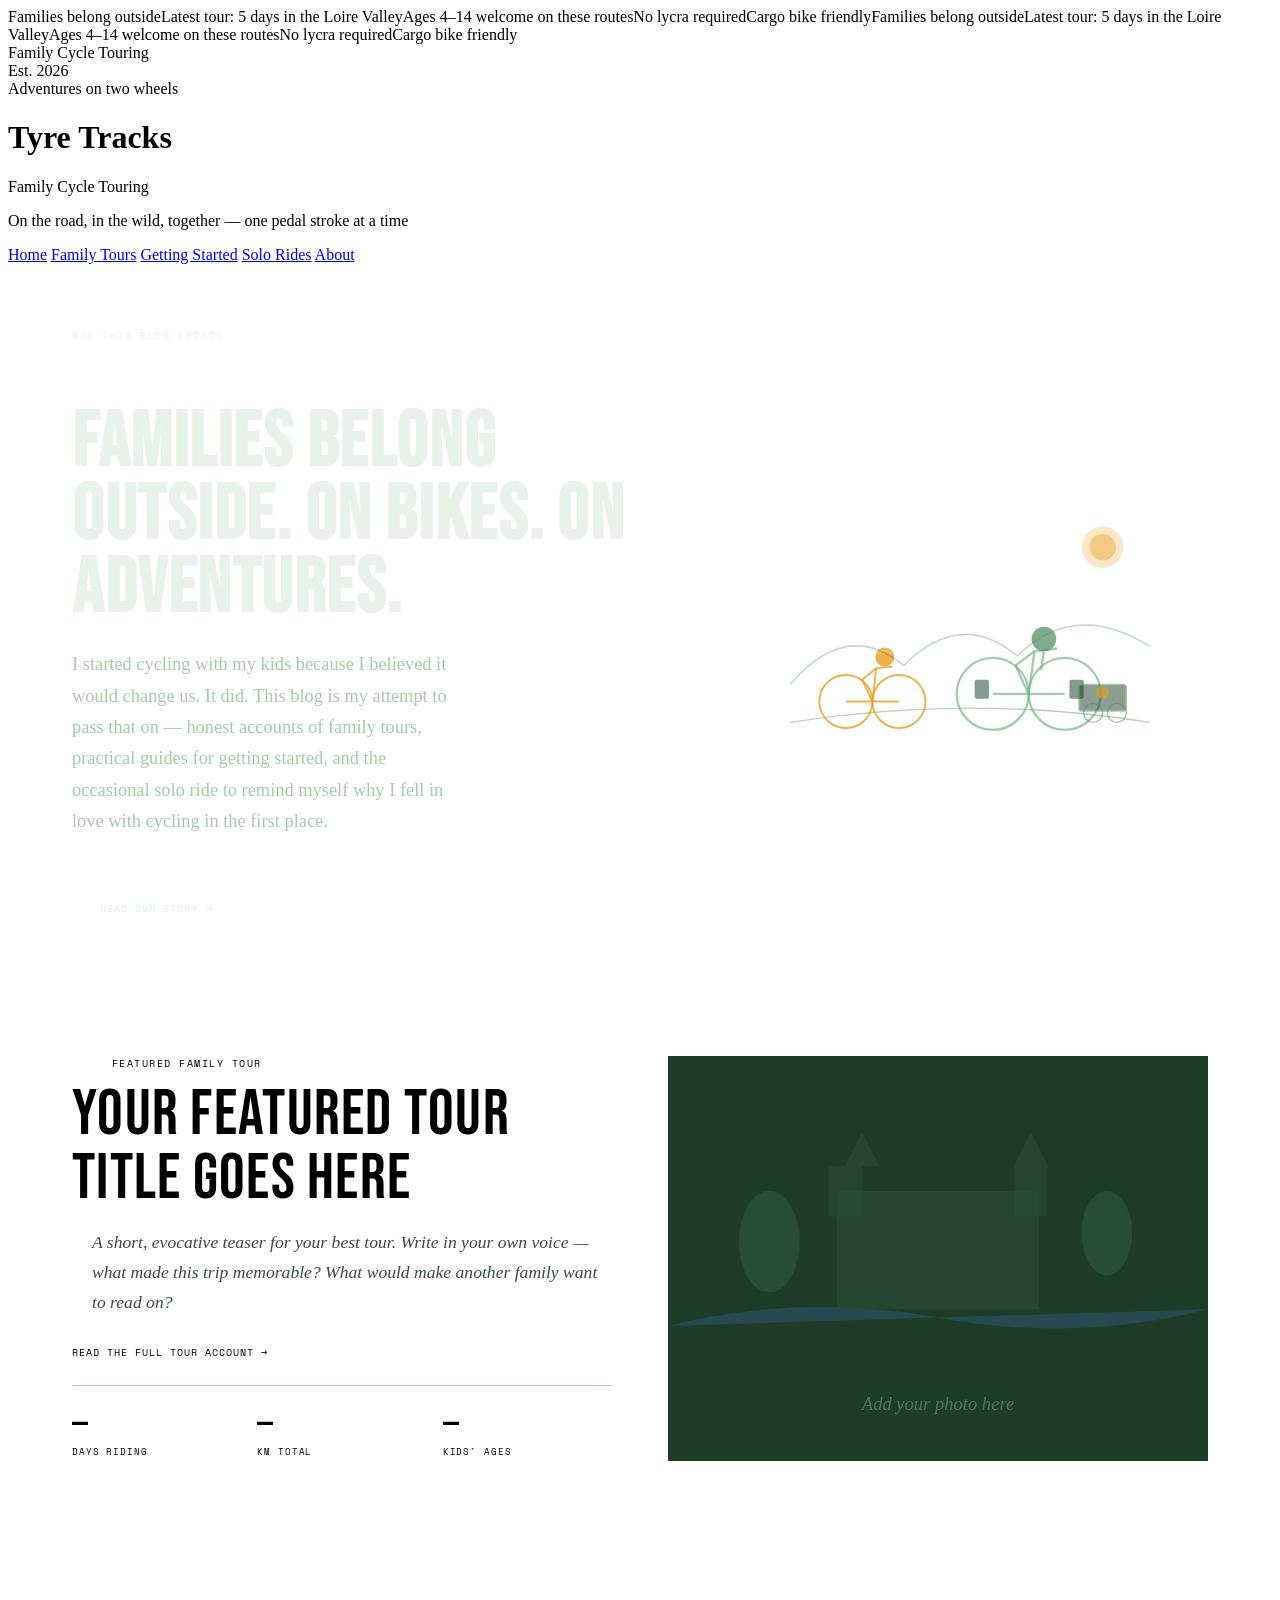
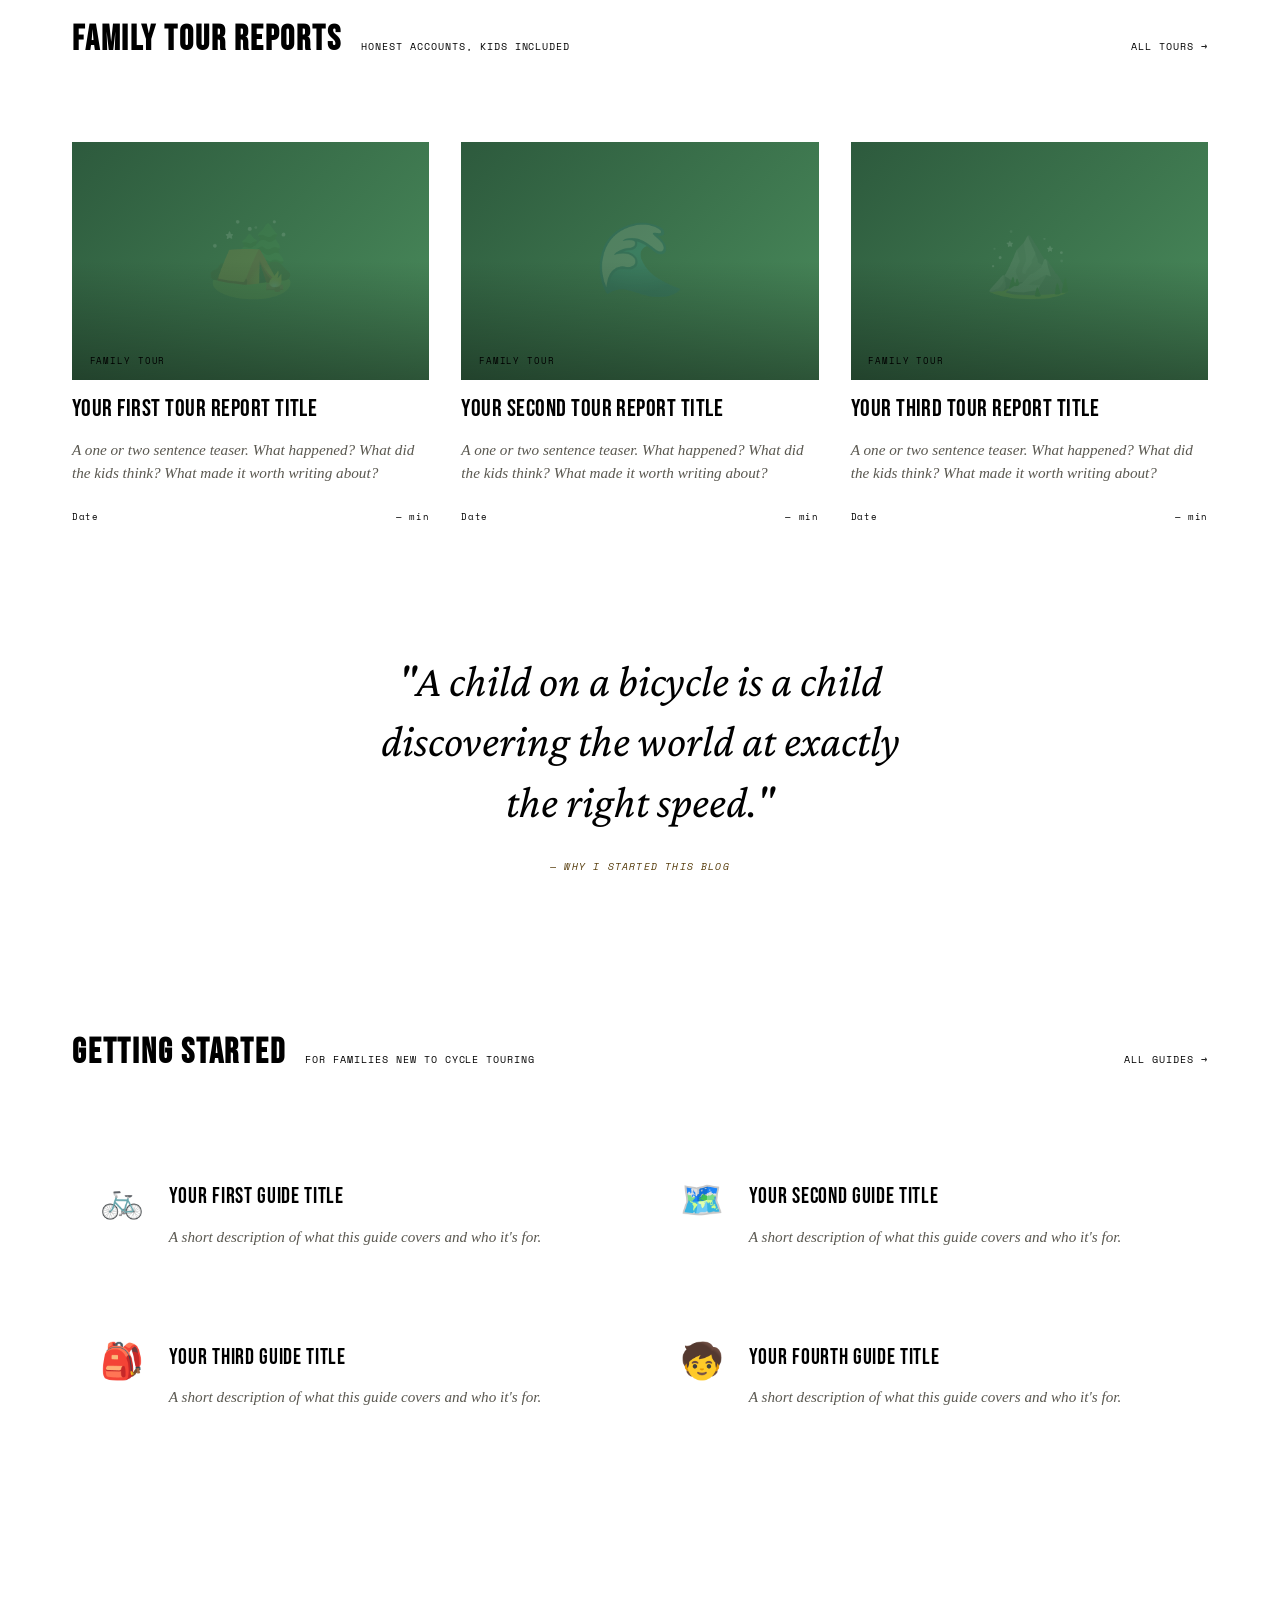
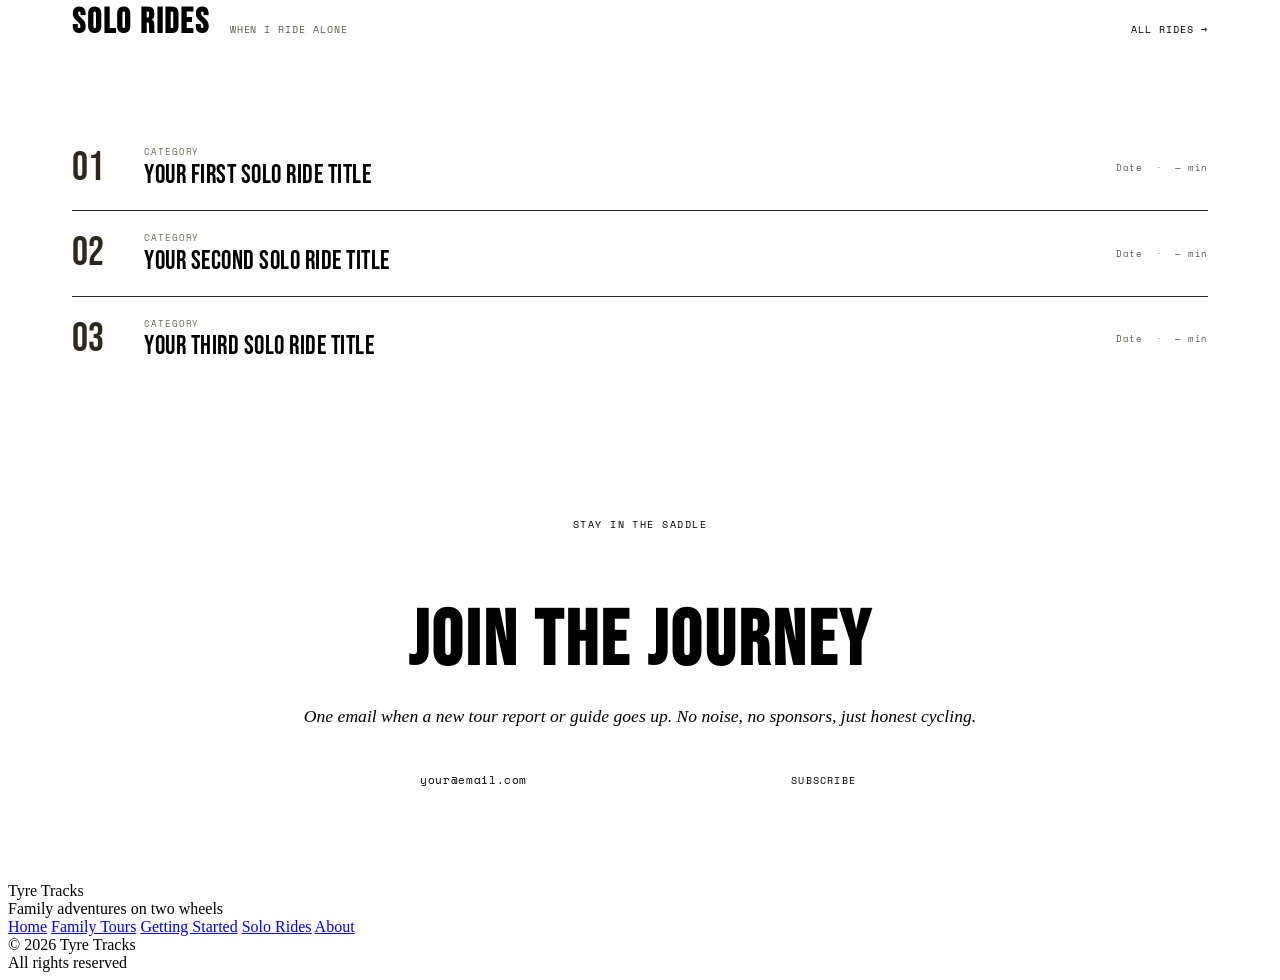
==== index.html @ a048b230 "Add files via upload" ====
<!DOCTYPE html>
<html lang="en">
<head>
<meta charset="UTF-8">
<meta name="viewport" content="width=device-width, initial-scale=1.0">
<title>Tyre Tracks — Family Cycle Touring</title>
<link href="https://fonts.googleapis.com/css2?family=Bebas+Neue&family=Crimson+Pro:ital,wght@0,300;0,400;0,600;1,300;1,400&family=Space+Mono:wght@400;700&display=swap" rel="stylesheet">
<link rel="stylesheet" href="_shared.css">
<style>
  .mission { background: var(--forest); color: #e8f2eb; padding: 4rem 5vw; display: grid; grid-template-columns: 1.1fr 0.9fr; gap: 5rem; align-items: center; }
  .mission-eyebrow { font-family: 'Space Mono', monospace; font-size: 0.62rem; letter-spacing: 0.16em; text-transform: uppercase; color: var(--sun); margin-bottom: 1rem; }
  .mission h2 { font-family: 'Bebas Neue', sans-serif; font-size: clamp(2.8rem, 6vw, 5.5rem); line-height: 0.95; letter-spacing: 0.02em; margin-bottom: 1.5rem; }
  .mission h2 em { font-style: normal; color: var(--sun); }
  .mission p { font-size: 1.15rem; line-height: 1.7; color: #a8c8b0; font-weight: 300; max-width: 42ch; }
  .mission-cta { display: inline-flex; align-items: center; gap: 0.5rem; margin-top: 2rem; padding: 0.75rem 1.75rem; background: var(--sun); color: var(--ink); font-family: 'Space Mono', monospace; font-size: 0.65rem; letter-spacing: 0.1em; text-transform: uppercase; text-decoration: none; font-weight: 700; transition: background 0.2s; }
  .mission-cta:hover { background: #f0b030; }
  .mission-visual { display: flex; align-items: center; justify-content: center; }
  .mission-visual svg { width: 100%; max-width: 360px; }

  .featured-tour { background: var(--sky); padding: 4rem 5vw; border-top: 2px solid var(--ink); border-bottom: 2px solid var(--ink); }
  .featured-inner { display: grid; grid-template-columns: 1fr 1fr; gap: 3.5rem; align-items: start; }
  .featured-label { font-family: 'Space Mono', monospace; font-size: 0.62rem; letter-spacing: 0.15em; text-transform: uppercase; color: var(--forest); margin-bottom: 0.75rem; display: flex; align-items: center; gap: 0.5rem; }
  .featured-label::before { content: ''; display: inline-block; width: 2rem; height: 2px; background: var(--forest); }
  .featured-title { font-family: 'Bebas Neue', sans-serif; font-size: clamp(2rem, 5vw, 4rem); line-height: 1; letter-spacing: 0.02em; color: var(--ink); margin-bottom: 1rem; }
  .featured-excerpt { font-size: 1.1rem; color: #3a4a40; line-height: 1.7; font-style: italic; border-left: 3px solid var(--forest); padding-left: 1.25rem; margin-bottom: 1.5rem; }
  .tour-stats { display: grid; grid-template-columns: repeat(3, 1fr); gap: 1rem; margin-top: 1.5rem; border-top: 1px solid #b8ccd0; padding-top: 1.5rem; }
  .tour-stat-num { font-family: 'Bebas Neue', sans-serif; font-size: 2rem; color: var(--forest); line-height: 1; }
  .tour-stat-lbl { font-family: 'Space Mono', monospace; font-size: 0.55rem; letter-spacing: 0.1em; text-transform: uppercase; color: var(--muted); margin-top: 0.2rem; }
  .featured-image { aspect-ratio: 4/3; background: linear-gradient(145deg, #3a6b4a, #1e3d28); display: flex; align-items: center; justify-content: center; }
  .read-link { display: inline-flex; align-items: center; gap: 0.4rem; font-family: 'Space Mono', monospace; font-size: 0.62rem; letter-spacing: 0.1em; text-transform: uppercase; color: var(--forest); text-decoration: none; border-bottom: 1px solid var(--forest); padding-bottom: 1px; transition: color 0.2s; }
  .read-link:hover { color: var(--leaf); }

  .section { padding: 4rem 5vw; }
  .section-alt { background: var(--warm); }
  .section-header { display: flex; align-items: baseline; gap: 1.25rem; margin-bottom: 2.5rem; border-bottom: 2px solid var(--ink); padding-bottom: 0.75rem; flex-wrap: wrap; }
  .section-header h2 { font-family: 'Bebas Neue', sans-serif; font-size: 2.2rem; letter-spacing: 0.05em; }
  .section-header span { font-family: 'Space Mono', monospace; font-size: 0.6rem; color: var(--muted); letter-spacing: 0.1em; text-transform: uppercase; }
  .section-header .see-all { margin-left: auto; font-family: 'Space Mono', monospace; font-size: 0.6rem; letter-spacing: 0.1em; text-transform: uppercase; color: var(--forest); text-decoration: none; border-bottom: 1px solid var(--forest); }

  .posts-grid { display: grid; grid-template-columns: repeat(3, 1fr); gap: 2.5rem 2rem; }
  .post-card { cursor: pointer; transition: transform 0.25s; }
  .post-card:hover { transform: translateY(-5px); }
  .post-card:hover .post-title { color: var(--forest); }
  .post-thumb { aspect-ratio: 3/2; margin-bottom: 1rem; overflow: hidden; position: relative; }
  .post-thumb-bg { width: 100%; height: 100%; display: flex; align-items: center; justify-content: center; font-family: 'Bebas Neue', sans-serif; font-size: 4.5rem; color: rgba(255,255,255,0.12); user-select: none; }
  .post-thumb::after { content: ''; position: absolute; inset: 0; background: linear-gradient(to top, rgba(0,0,0,0.4) 0%, transparent 50%); }
  .post-thumb .tag-chip { position: absolute; bottom: 0.6rem; left: 0.6rem; z-index: 1; font-family: 'Space Mono', monospace; font-size: 0.55rem; letter-spacing: 0.1em; text-transform: uppercase; background: var(--sun); color: var(--ink); padding: 0.2rem 0.5rem; }
  .bg-family { background: linear-gradient(135deg, #2d5a3d, #4a8c5c); }
  .bg-guide  { background: linear-gradient(135deg, #205060, #3a8090); }
  .post-title { font-family: 'Bebas Neue', sans-serif; font-size: 1.5rem; letter-spacing: 0.02em; line-height: 1.1; margin-bottom: 0.5rem; transition: color 0.2s; }
  .post-excerpt { font-size: 0.95rem; color: #5a5850; line-height: 1.55; font-style: italic; }
  .post-footer { display: flex; justify-content: space-between; align-items: center; margin-top: 0.7rem; padding-top: 0.6rem; border-top: 1px solid var(--rule); }
  .post-date, .post-read-time { font-family: 'Space Mono', monospace; font-size: 0.58rem; color: var(--muted); letter-spacing: 0.07em; }

  .guide-grid { display: grid; grid-template-columns: repeat(2, 1fr); gap: 1.5rem; }
  .guide-card { border: 2px solid var(--rule); padding: 1.75rem; display: flex; gap: 1.5rem; align-items: flex-start; background: var(--paper); transition: border-color 0.2s, box-shadow 0.2s; cursor: pointer; text-decoration: none; color: inherit; }
  .guide-card:hover { border-color: var(--forest); box-shadow: 4px 4px 0 var(--forest); }
  .guide-icon { font-size: 2.2rem; flex-shrink: 0; line-height: 1; width: 2.8rem; text-align: center; }
  .guide-title { font-family: 'Bebas Neue', sans-serif; font-size: 1.4rem; letter-spacing: 0.03em; margin-bottom: 0.3rem; }
  .guide-desc { font-size: 0.95rem; color: #5a5850; line-height: 1.5; font-style: italic; }

  .inspiration { background: var(--sun); padding: 4rem 5vw; border-top: 3px solid var(--ink); border-bottom: 3px solid var(--ink); text-align: center; }
  .inspiration blockquote { font-family: 'Crimson Pro', serif; font-style: italic; font-size: clamp(1.6rem, 4vw, 2.8rem); line-height: 1.35; color: var(--ink); max-width: 22ch; margin: 0 auto 1.5rem; }
  .inspiration cite { font-family: 'Space Mono', monospace; font-size: 0.62rem; letter-spacing: 0.12em; text-transform: uppercase; color: #5a4010; }

  .solo-strip { background: var(--ink); color: var(--paper); padding: 3.5rem 5vw; }
  .solo-strip .section-header { border-bottom-color: #3a3830; }
  .solo-strip .section-header h2 { color: var(--paper); }
  .solo-strip .section-header span { color: #5a5850; }
  .solo-strip .section-header .see-all { color: var(--sun); border-color: var(--sun); }
  .solo-list { display: flex; flex-direction: column; }
  .solo-item { display: grid; grid-template-columns: auto 1fr auto; gap: 2rem; align-items: center; padding: 1.25rem 0; border-bottom: 1px solid #2a2820; cursor: pointer; transition: padding-left 0.2s; text-decoration: none; color: inherit; }
  .solo-item:last-child { border-bottom: none; }
  .solo-item:hover { padding-left: 0.5rem; }
  .solo-item:hover .solo-title { color: var(--sun); }
  .solo-num { font-family: 'Bebas Neue', sans-serif; font-size: 2.5rem; color: #2a2820; line-height: 1; transition: color 0.2s; min-width: 2.5rem; }
  .solo-item:hover .solo-num { color: var(--forest); }
  .solo-category { font-family: 'Space Mono', monospace; font-size: 0.58rem; letter-spacing: 0.1em; text-transform: uppercase; color: #6a6858; margin-bottom: 0.3rem; }
  .solo-title { font-family: 'Bebas Neue', sans-serif; font-size: 1.6rem; letter-spacing: 0.02em; line-height: 1.05; transition: color 0.2s; }
  .solo-date { font-family: 'Space Mono', monospace; font-size: 0.58rem; color: #5a5850; letter-spacing: 0.06em; white-space: nowrap; }

  .newsletter { padding: 5rem 5vw; text-align: center; border-top: 2px solid var(--rule); }
  .newsletter .eyebrow { font-family: 'Space Mono', monospace; font-size: 0.62rem; letter-spacing: 0.15em; text-transform: uppercase; color: var(--forest); margin-bottom: 0.75rem; }
  .newsletter h2 { font-family: 'Bebas Neue', sans-serif; font-size: clamp(2.5rem, 6vw, 5rem); letter-spacing: 0.04em; margin-bottom: 0.5rem; }
  .newsletter p { color: var(--muted); font-style: italic; margin-bottom: 2rem; font-size: 1.1rem; }
  .email-form { display: flex; max-width: 480px; margin: 0 auto; }
  .email-form input { flex: 1; padding: 0.85rem 1.25rem; border: 2px solid var(--ink); border-right: none; background: var(--paper); font-family: 'Space Mono', monospace; font-size: 0.68rem; letter-spacing: 0.06em; outline: none; color: var(--ink); }
  .email-form input::placeholder { color: var(--muted); }
  .email-form button { padding: 0.85rem 1.5rem; background: var(--forest); color: var(--paper); border: 2px solid var(--forest); font-family: 'Space Mono', monospace; font-size: 0.62rem; letter-spacing: 0.12em; text-transform: uppercase; cursor: pointer; transition: background 0.2s; white-space: nowrap; }
  .email-form button:hover { background: var(--leaf); border-color: var(--leaf); }

  @media (max-width: 900px) {
    .mission { grid-template-columns: 1fr; gap: 2.5rem; }
    .featured-inner { grid-template-columns: 1fr; gap: 2rem; }
    .posts-grid { grid-template-columns: repeat(2, 1fr); }
    .guide-grid { grid-template-columns: 1fr; }
    .solo-item { grid-template-columns: auto 1fr; }
    .solo-date { display: none; }
  }
  @media (max-width: 600px) {
    .posts-grid { grid-template-columns: 1fr; }
    .email-form { flex-direction: column; }
    .email-form input { border-right: 2px solid var(--ink); border-bottom: none; }
  }
</style>
</head>
<body>

<div class="ticker"><div class="ticker-inner"><span>Families belong outside</span><span>Latest tour: 5 days in the Loire Valley</span><span>Ages 4–14 welcome on these routes</span><span>No lycra required</span><span>Cargo bike friendly</span><span>Families belong outside</span><span>Latest tour: 5 days in the Loire Valley</span><span>Ages 4–14 welcome on these routes</span><span>No lycra required</span><span>Cargo bike friendly</span></div></div>

<header>
  <div class="header-top">
    <div class="issue-info">Family Cycle Touring</div>
    <div class="issue-info">Est. 2026</div>
    <div class="issue-info">Adventures on two wheels</div>
  </div>
  <div class="masthead">
    <h1>Tyre Tracks</h1>
    <span class="sub">Family Cycle Touring</span>
    <p class="tagline">On the road, in the wild, together — one pedal stroke at a time</p>
  </div>
  <nav>
    <a href="index.html" class="active">Home</a>
    <a href="tour-report.html">Family Tours</a>
    <a href="getting-started.html">Getting Started</a>
    <a href="solo-ride.html">Solo Rides</a>
    <a href="about.html">About</a>
  </nav>
</header>

<div class="mission">
  <div>
    <div class="mission-eyebrow">Why this blog exists</div>
    <h2>Families belong <em>outside.</em> On bikes. On adventures.</h2>
    <p>I started cycling with my kids because I believed it would change us. It did. This blog is my attempt to pass that on — honest accounts of family tours, practical guides for getting started, and the occasional solo ride to remind myself why I fell in love with cycling in the first place.</p>
    <a href="about.html" class="mission-cta">Read our story →</a>
  </div>
  <div class="mission-visual">
    <svg viewBox="0 0 380 280" fill="none" xmlns="http://www.w3.org/2000/svg">
      <path d="M0 240 Q190 210 380 240" stroke="#4a8c5c" stroke-width="1.5" fill="none" opacity="0.4"/>
      <ellipse cx="290" cy="210" rx="38" ry="38" stroke="#7ab888" stroke-width="2.5" opacity="0.7"/>
      <ellipse cx="214" cy="210" rx="38" ry="38" stroke="#7ab888" stroke-width="2.5" opacity="0.7"/>
      <line x1="214" y1="210" x2="290" y2="210" stroke="#7ab888" stroke-width="2.5" opacity="0.7"/>
      <line x1="252" y1="210" x2="258" y2="165" stroke="#7ab888" stroke-width="2.5" opacity="0.7"/>
      <line x1="258" y1="165" x2="282" y2="162" stroke="#7ab888" stroke-width="2.5" opacity="0.7"/>
      <line x1="252" y1="210" x2="238" y2="180" stroke="#7ab888" stroke-width="2.5" opacity="0.7"/>
      <line x1="238" y1="180" x2="258" y2="165" stroke="#7ab888" stroke-width="2.5" opacity="0.7"/>
      <circle cx="268" cy="152" r="13" fill="#4a8c5c" opacity="0.7"/>
      <line x1="268" y1="165" x2="265" y2="185" stroke="#7ab888" stroke-width="2.5" opacity="0.7"/>
      <rect x="195" y="195" width="15" height="20" rx="2" fill="#2d5a3d" opacity="0.6"/>
      <rect x="295" y="195" width="15" height="20" rx="2" fill="#2d5a3d" opacity="0.6"/>
      <ellipse cx="115" cy="218" rx="28" ry="28" stroke="#e8a020" stroke-width="2" opacity="0.8"/>
      <ellipse cx="59" cy="218" rx="28" ry="28" stroke="#e8a020" stroke-width="2" opacity="0.8"/>
      <line x1="59" y1="218" x2="115" y2="218" stroke="#e8a020" stroke-width="2" opacity="0.8"/>
      <line x1="87" y1="218" x2="91" y2="183" stroke="#e8a020" stroke-width="2" opacity="0.8"/>
      <line x1="91" y1="183" x2="108" y2="181" stroke="#e8a020" stroke-width="2" opacity="0.8"/>
      <line x1="87" y1="218" x2="76" y2="195" stroke="#e8a020" stroke-width="2" opacity="0.8"/>
      <line x1="76" y1="195" x2="91" y2="183" stroke="#e8a020" stroke-width="2" opacity="0.8"/>
      <circle cx="100" cy="171" r="10" fill="#e8a020" opacity="0.8"/>
      <path d="M93 168 Q100 160 107 168" stroke="#ffd060" stroke-width="1.5" fill="none" opacity="0.8"/>
      <rect x="305" y="200" width="50" height="28" rx="3" stroke="#4a8c5c" stroke-width="1.5" fill="#1e3d28" opacity="0.5"/>
      <ellipse cx="320" cy="230" rx="10" ry="10" stroke="#4a8c5c" stroke-width="1.5" opacity="0.5"/>
      <ellipse cx="345" cy="230" rx="10" ry="10" stroke="#4a8c5c" stroke-width="1.5" opacity="0.5"/>
      <circle cx="330" cy="208" r="7" fill="#e8a020" opacity="0.6"/>
      <circle cx="330" cy="55" r="22" fill="#e8a020" opacity="0.25"/>
      <circle cx="330" cy="55" r="14" fill="#e8a020" opacity="0.4"/>
      <path d="M0 200 Q60 130 120 180 Q180 120 240 170 Q300 110 380 160" stroke="#3a6b4a" stroke-width="1.5" fill="none" opacity="0.3"/>
    </svg>
  </div>
</div>

<!-- FEATURED TOUR -->
<section class="featured-tour">
  <div class="featured-inner">
    <div>
      <div class="featured-label">Featured Family Tour</div>
      <div class="featured-title">Your featured tour title goes here</div>
      <p class="featured-excerpt">A short, evocative teaser for your best tour. Write in your own voice — what made this trip memorable? What would make another family want to read on?</p>
      <a href="tour-report.html" class="read-link">Read the full tour account →</a>
      <div class="tour-stats">
        <div><div class="tour-stat-num">—</div><div class="tour-stat-lbl">days riding</div></div>
        <div><div class="tour-stat-num">—</div><div class="tour-stat-lbl">km total</div></div>
        <div><div class="tour-stat-num">—</div><div class="tour-stat-lbl">kids' ages</div></div>
      </div>
    </div>
    <div class="featured-image">
      <svg viewBox="0 0 320 240" fill="none" xmlns="http://www.w3.org/2000/svg">
        <rect width="320" height="240" fill="#1e3d28"/>
        <path d="M0 160 Q80 140 160 155 Q240 170 320 150" fill="#2d5a7a" opacity="0.5"/>
        <rect x="100" y="80" width="120" height="70" fill="#2a4a35" opacity="0.7"/>
        <rect x="95" y="65" width="20" height="30" fill="#2a4a35" opacity="0.7"/>
        <rect x="205" y="65" width="20" height="30" fill="#2a4a35" opacity="0.7"/>
        <polygon points="105,65 115,45 125,65" fill="#2a4a35" opacity="0.7"/>
        <polygon points="205,65 215,45 225,65" fill="#2a4a35" opacity="0.7"/>
        <ellipse cx="60" cy="110" rx="18" ry="30" fill="#2d5a3d" opacity="0.6"/>
        <ellipse cx="260" cy="105" rx="15" ry="25" fill="#2d5a3d" opacity="0.6"/>
        <text x="160" y="210" font-family="Georgia,serif" font-size="11" fill="#7ab888" opacity="0.5" text-anchor="middle" font-style="italic">Add your photo here</text>
      </svg>
    </div>
  </div>
</section>

<!-- FAMILY TOUR POSTS -->
<section class="section">
  <div class="section-header">
    <h2>Family Tour Reports</h2>
    <span>Honest accounts, kids included</span>
    <a href="tour-report.html" class="see-all">All tours →</a>
  </div>
  <div class="posts-grid">
    <a href="tour-report.html" class="post-card" style="text-decoration:none;color:inherit;">
      <div class="post-thumb"><div class="post-thumb-bg bg-family">🏕️</div><span class="tag-chip">Family Tour</span></div>
      <div class="post-title">Your first tour report title</div>
      <p class="post-excerpt">A one or two sentence teaser. What happened? What did the kids think? What made it worth writing about?</p>
      <div class="post-footer"><span class="post-date">Date</span><span class="post-read-time">— min</span></div>
    </a>
    <a href="tour-report.html" class="post-card" style="text-decoration:none;color:inherit;">
      <div class="post-thumb"><div class="post-thumb-bg bg-family">🌊</div><span class="tag-chip">Family Tour</span></div>
      <div class="post-title">Your second tour report title</div>
      <p class="post-excerpt">A one or two sentence teaser. What happened? What did the kids think? What made it worth writing about?</p>
      <div class="post-footer"><span class="post-date">Date</span><span class="post-read-time">— min</span></div>
    </a>
    <a href="tour-report.html" class="post-card" style="text-decoration:none;color:inherit;">
      <div class="post-thumb"><div class="post-thumb-bg bg-family">⛰️</div><span class="tag-chip">Family Tour</span></div>
      <div class="post-title">Your third tour report title</div>
      <p class="post-excerpt">A one or two sentence teaser. What happened? What did the kids think? What made it worth writing about?</p>
      <div class="post-footer"><span class="post-date">Date</span><span class="post-read-time">— min</span></div>
    </a>
  </div>
</section>

<!-- QUOTE -->
<div class="inspiration">
  <blockquote>"A child on a bicycle is a child discovering the world at exactly the right speed."</blockquote>
  <cite>— Why I started this blog</cite>
</div>

<!-- GETTING STARTED -->
<section class="section section-alt">
  <div class="section-header">
    <h2>Getting Started</h2>
    <span>For families new to cycle touring</span>
    <a href="getting-started.html" class="see-all">All guides →</a>
  </div>
  <div class="guide-grid">
    <a href="getting-started.html" class="guide-card">
      <div class="guide-icon">🚲</div>
      <div><div class="guide-title">Your first guide title</div><p class="guide-desc">A short description of what this guide covers and who it's for.</p></div>
    </a>
    <a href="getting-started.html" class="guide-card">
      <div class="guide-icon">🗺️</div>
      <div><div class="guide-title">Your second guide title</div><p class="guide-desc">A short description of what this guide covers and who it's for.</p></div>
    </a>
    <a href="getting-started.html" class="guide-card">
      <div class="guide-icon">🎒</div>
      <div><div class="guide-title">Your third guide title</div><p class="guide-desc">A short description of what this guide covers and who it's for.</p></div>
    </a>
    <a href="getting-started.html" class="guide-card">
      <div class="guide-icon">🧒</div>
      <div><div class="guide-title">Your fourth guide title</div><p class="guide-desc">A short description of what this guide covers and who it's for.</p></div>
    </a>
  </div>
</section>

<!-- SOLO RIDES -->
<section class="solo-strip">
  <div class="section-header">
    <h2>Solo Rides</h2>
    <span>When I ride alone</span>
    <a href="solo-ride.html" class="see-all">All rides →</a>
  </div>
  <div class="solo-list">
    <a href="solo-ride.html" class="solo-item">
      <div class="solo-num">01</div>
      <div><div class="solo-category">Category</div><div class="solo-title">Your first solo ride title</div></div>
      <div class="solo-date">Date &nbsp;·&nbsp; — min</div>
    </a>
    <a href="solo-ride.html" class="solo-item">
      <div class="solo-num">02</div>
      <div><div class="solo-category">Category</div><div class="solo-title">Your second solo ride title</div></div>
      <div class="solo-date">Date &nbsp;·&nbsp; — min</div>
    </a>
    <a href="solo-ride.html" class="solo-item">
      <div class="solo-num">03</div>
      <div><div class="solo-category">Category</div><div class="solo-title">Your third solo ride title</div></div>
      <div class="solo-date">Date &nbsp;·&nbsp; — min</div>
    </a>
  </div>
</section>

<!-- NEWSLETTER -->
<section class="newsletter">
  <div class="eyebrow">Stay in the saddle</div>
  <h2>Join the journey</h2>
  <p>One email when a new tour report or guide goes up. No noise, no sponsors, just honest cycling.</p>
  <div class="email-form">
    <input type="email" placeholder="your@email.com">
    <button>Subscribe</button>
  </div>
</section>

<footer>
  <div><div class="footer-brand">Tyre Tracks</div><div class="footer-tagline">Family adventures on two wheels</div></div>
  <div class="footer-links">
    <a href="index.html">Home</a>
    <a href="tour-report.html">Family Tours</a>
    <a href="getting-started.html">Getting Started</a>
    <a href="solo-ride.html">Solo Rides</a>
    <a href="about.html">About</a>
  </div>
  <div class="footer-copy">© 2026 Tyre Tracks<br>All rights reserved</div>
</footer>
</body>
</html>
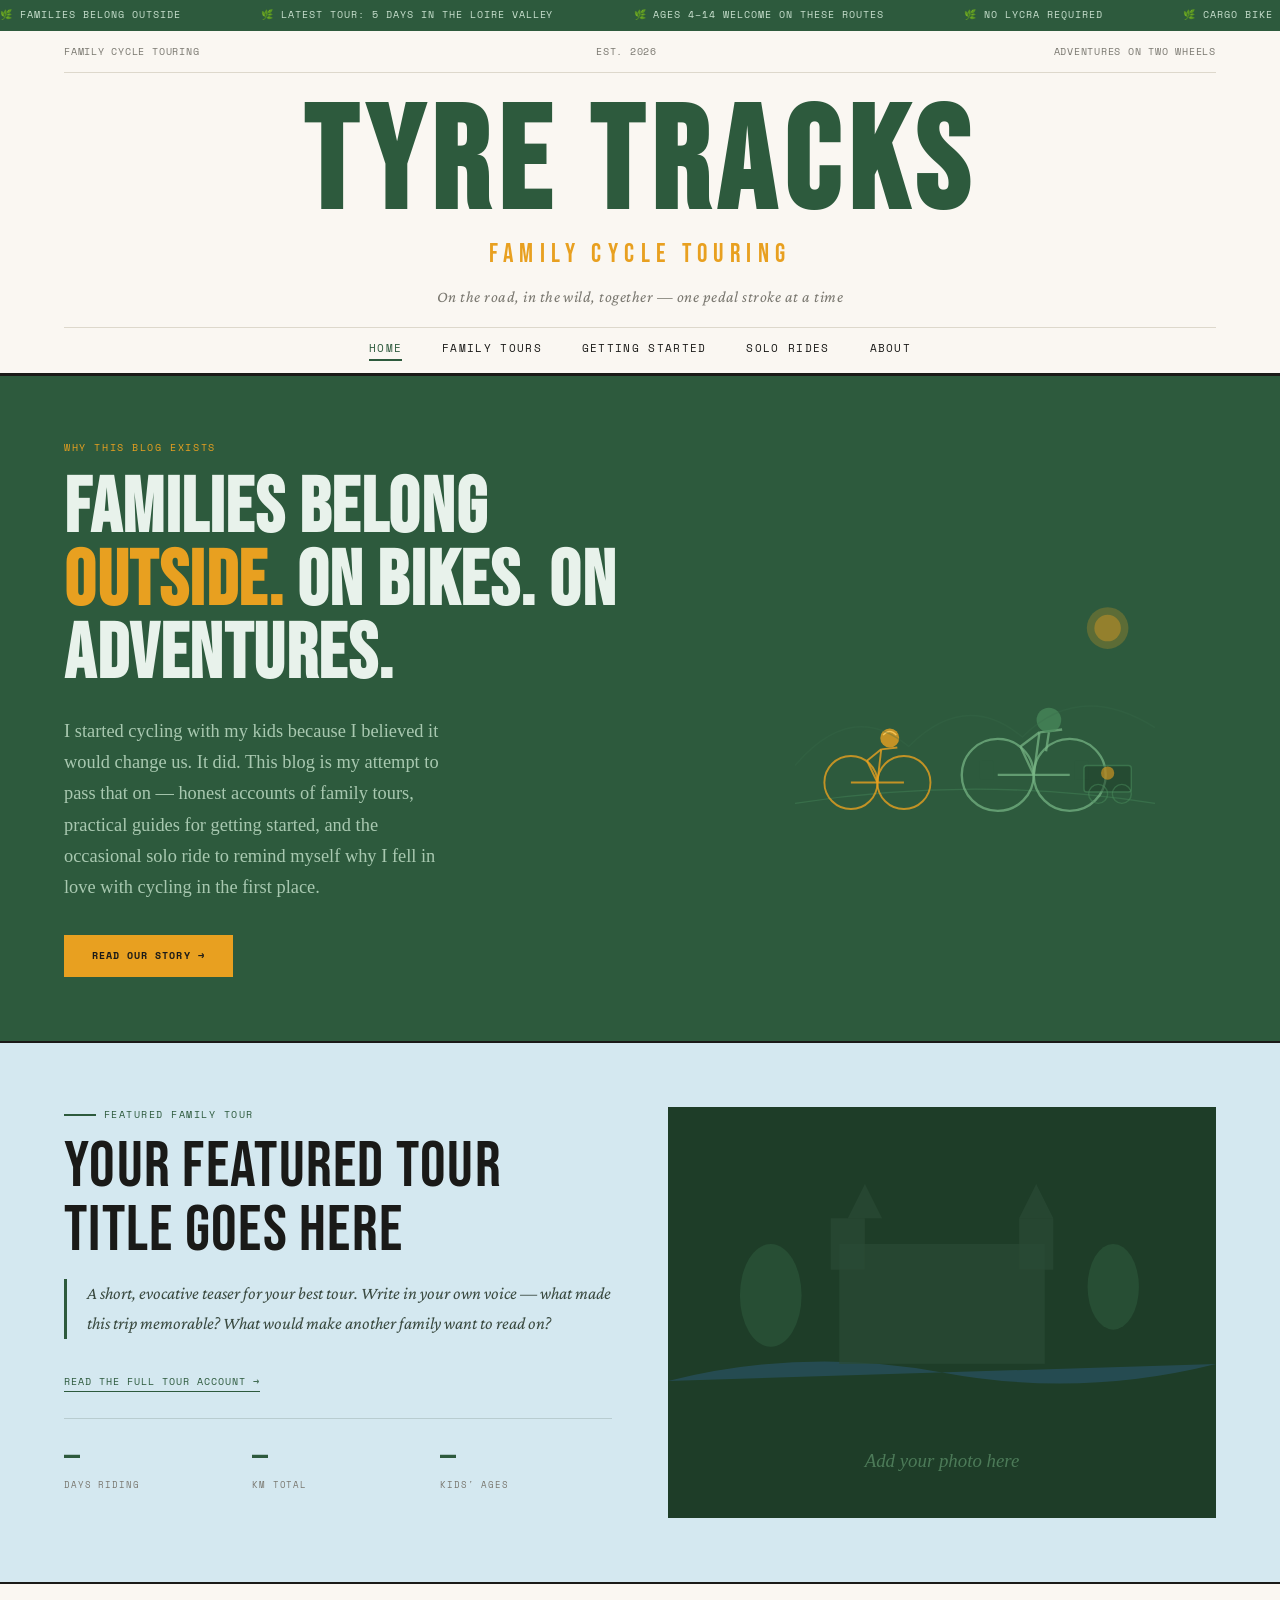
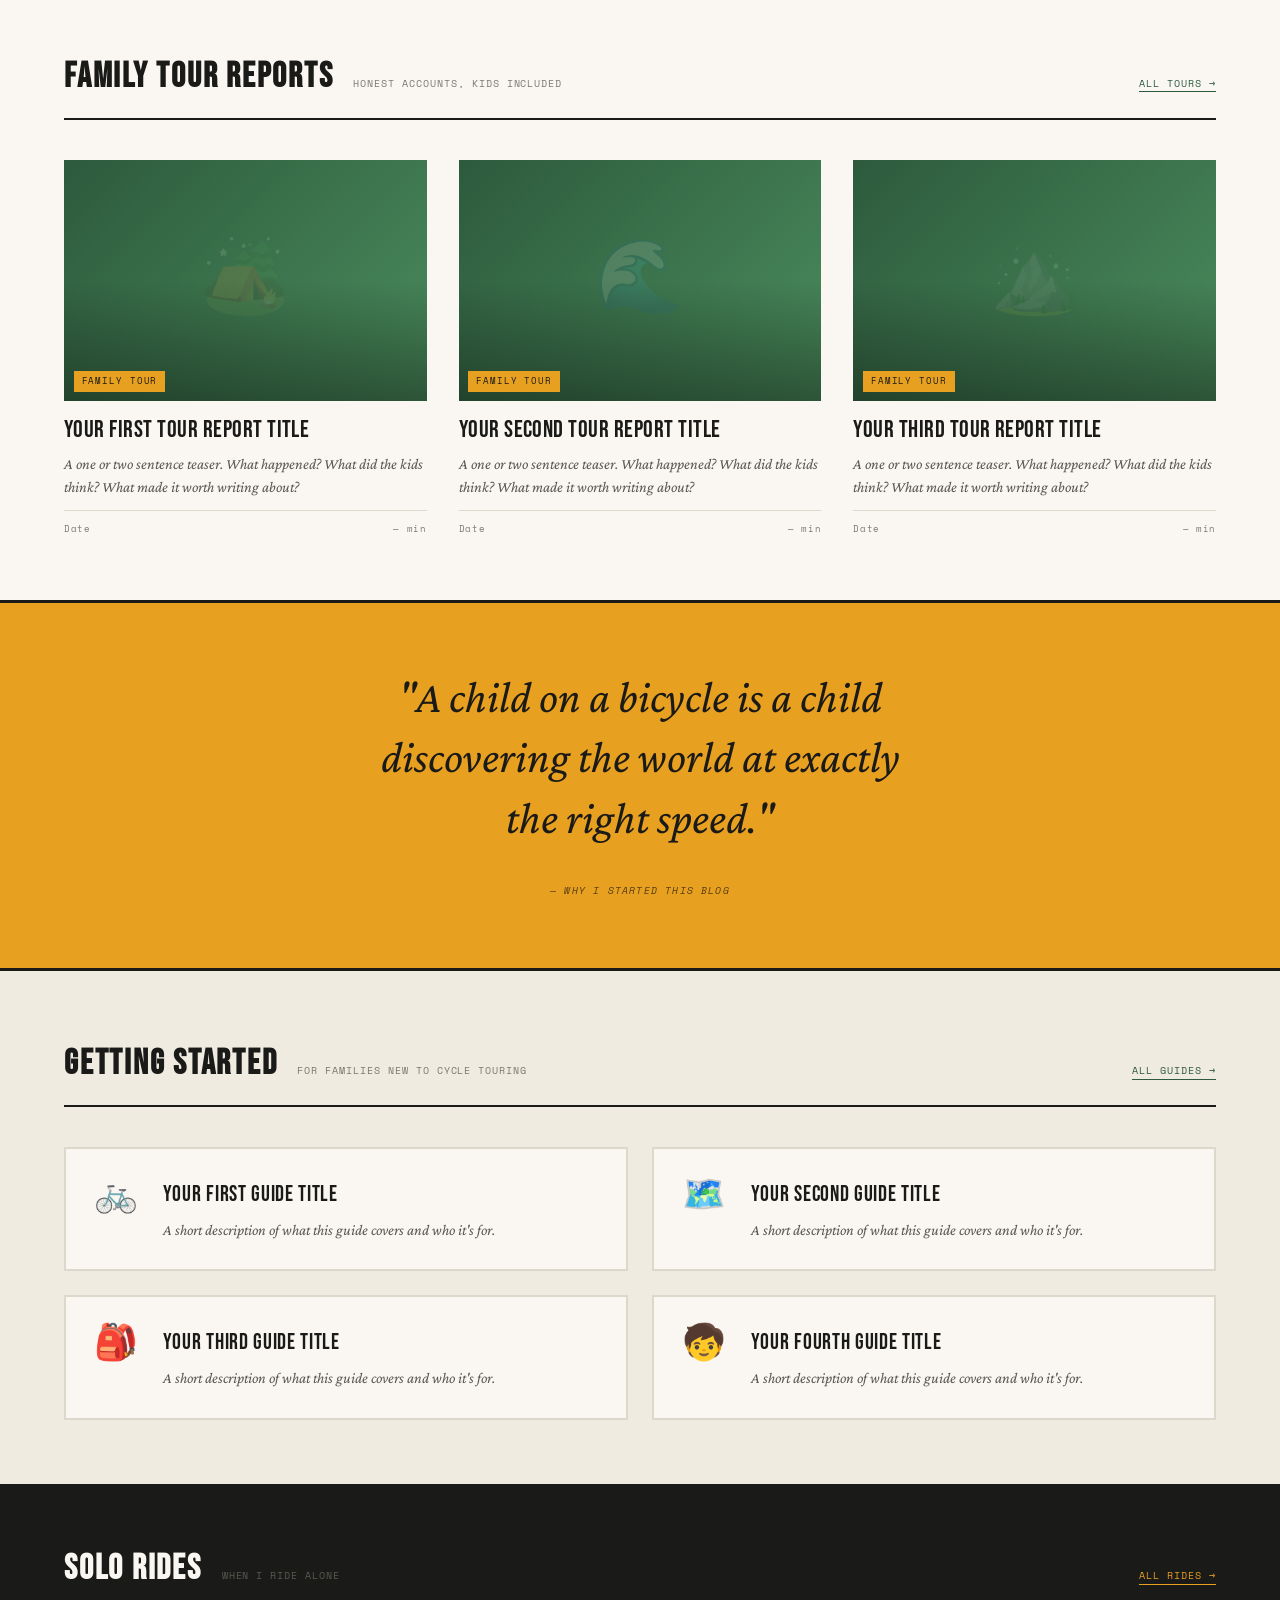
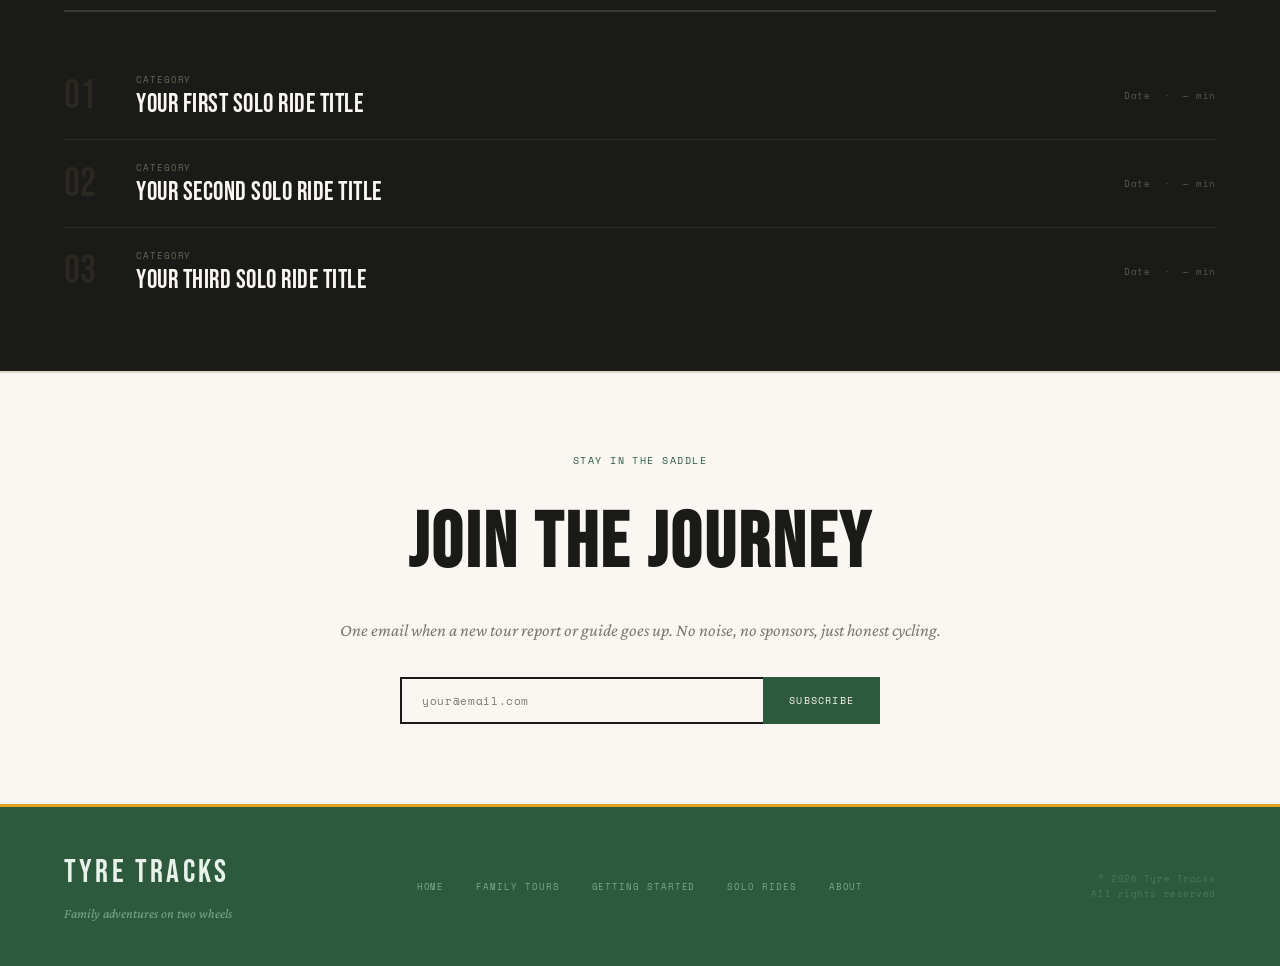
==== commit a7ad5b3f: "Fix stylesheet link in index.html" ====
--- a/index.html
+++ b/index.html
@@ -5,7 +5,7 @@
 <meta name="viewport" content="width=device-width, initial-scale=1.0">
 <title>Tyre Tracks — Family Cycle Touring</title>
 <link href="https://fonts.googleapis.com/css2?family=Bebas+Neue&family=Crimson+Pro:ital,wght@0,300;0,400;0,600;1,300;1,400&family=Space+Mono:wght@400;700&display=swap" rel="stylesheet">
-<link rel="stylesheet" href="_shared.css">
+<link rel="stylesheet" href="shared.css">
 <style>
   .mission { background: var(--forest); color: #e8f2eb; padding: 4rem 5vw; display: grid; grid-template-columns: 1.1fr 0.9fr; gap: 5rem; align-items: center; }
   .mission-eyebrow { font-family: 'Space Mono', monospace; font-size: 0.62rem; letter-spacing: 0.16em; text-transform: uppercase; color: var(--sun); margin-bottom: 1rem; }
--- a/shared.css
+++ b/shared.css
@@ -0,0 +1,125 @@
+/* ── TYRE TRACKS — SHARED STYLES ── */
+:root {
+  --ink: #1a1a18;
+  --paper: #faf7f2;
+  --forest: #2d5a3d;
+  --leaf: #4a8c5c;
+  --sun: #e8a020;
+  --sky: #d4e8f0;
+  --muted: #7a7870;
+  --rule: #ddd8cc;
+  --warm: #f0ebe0;
+}
+
+*, *::before, *::after { box-sizing: border-box; margin: 0; padding: 0; }
+html { scroll-behavior: smooth; }
+
+body {
+  background: var(--paper);
+  color: var(--ink);
+  font-family: 'Crimson Pro', Georgia, serif;
+  font-size: 19px;
+  line-height: 1.65;
+  overflow-x: hidden;
+}
+
+/* ── TICKER ── */
+.ticker { background: var(--forest); color: #c8e0ce; padding: 0.45rem 0; overflow: hidden; }
+.ticker-inner {
+  display: flex; gap: 5rem;
+  animation: ticker 30s linear infinite;
+  white-space: nowrap; width: max-content;
+}
+.ticker span { font-family: 'Space Mono', monospace; font-size: 0.62rem; letter-spacing: 0.1em; text-transform: uppercase; }
+.ticker span::before { content: '🌿 '; }
+
+/* ── HEADER ── */
+header { border-bottom: 3px solid var(--ink); padding: 0 5vw; background: var(--paper); }
+.header-top { display: flex; align-items: center; justify-content: space-between; padding: 0.8rem 0; border-bottom: 1px solid var(--rule); }
+.issue-info { font-family: 'Space Mono', monospace; font-size: 0.6rem; letter-spacing: 0.08em; color: var(--muted); text-transform: uppercase; }
+
+.masthead { text-align: center; padding: 1.75rem 0 1rem; }
+.masthead h1 { font-family: 'Bebas Neue', sans-serif; font-size: clamp(4.5rem, 14vw, 9rem); letter-spacing: 0.06em; line-height: 0.9; color: var(--forest); }
+.masthead .sub { font-family: 'Bebas Neue', sans-serif; font-size: clamp(0.9rem, 2.5vw, 1.6rem); letter-spacing: 0.25em; color: var(--sun); display: block; margin-top: 0.2rem; }
+.masthead .tagline { font-family: 'Crimson Pro', serif; font-style: italic; font-size: 1rem; color: var(--muted); margin-top: 0.5rem; letter-spacing: 0.03em; }
+
+nav { border-top: 1px solid var(--rule); padding: 0.75rem 0; display: flex; justify-content: center; gap: 2.5rem; flex-wrap: wrap; }
+nav a { font-family: 'Space Mono', monospace; font-size: 0.68rem; letter-spacing: 0.12em; text-transform: uppercase; color: var(--ink); text-decoration: none; transition: color 0.2s; }
+nav a:hover { color: var(--forest); }
+nav a.active { color: var(--forest); border-bottom: 2px solid var(--forest); padding-bottom: 2px; }
+
+/* ── FOOTER ── */
+footer { background: var(--forest); color: #c8e0ce; padding: 2.5rem 5vw; display: grid; grid-template-columns: 1fr auto 1fr; align-items: center; gap: 2rem; border-top: 3px solid var(--sun); }
+.footer-brand { font-family: 'Bebas Neue', sans-serif; font-size: 2rem; letter-spacing: 0.1em; color: #e8f2eb; }
+.footer-tagline { font-style: italic; font-size: 0.85rem; color: #7aaa88; margin-top: 0.2rem; }
+.footer-links { display: flex; gap: 2rem; justify-content: center; flex-wrap: wrap; }
+.footer-links a { font-family: 'Space Mono', monospace; font-size: 0.58rem; letter-spacing: 0.1em; text-transform: uppercase; color: #7aaa88; text-decoration: none; transition: color 0.2s; }
+.footer-links a:hover { color: var(--sun); }
+.footer-copy { font-family: 'Space Mono', monospace; font-size: 0.58rem; color: #4a7a58; letter-spacing: 0.06em; text-align: right; }
+
+/* ── ARTICLE SHARED ── */
+.article-hero { background: var(--forest); color: var(--paper); padding: 4rem 5vw 3.5rem; border-bottom: 3px solid var(--ink); }
+.article-eyebrow { font-family: 'Space Mono', monospace; font-size: 0.62rem; letter-spacing: 0.16em; text-transform: uppercase; color: var(--sun); margin-bottom: 1rem; }
+.article-title { font-family: 'Bebas Neue', sans-serif; font-size: clamp(2.8rem, 8vw, 7rem); line-height: 0.95; letter-spacing: 0.02em; max-width: 18ch; margin-bottom: 1.25rem; }
+.article-standfirst { font-size: 1.2rem; line-height: 1.65; color: #a8c8b0; font-weight: 300; font-style: italic; max-width: 52ch; border-left: 3px solid var(--sun); padding-left: 1.25rem; }
+.article-meta { display: flex; gap: 2rem; margin-top: 2rem; flex-wrap: wrap; }
+.article-meta span { font-family: 'Space Mono', monospace; font-size: 0.6rem; letter-spacing: 0.1em; text-transform: uppercase; color: #6a8a72; }
+.article-meta span strong { color: #a8c8b0; }
+
+.article-body { max-width: 740px; margin: 0 auto; padding: 4rem 5vw; }
+
+.article-body h2 { font-family: 'Bebas Neue', sans-serif; font-size: 2rem; letter-spacing: 0.04em; color: var(--forest); margin: 2.5rem 0 0.75rem; border-bottom: 1px solid var(--rule); padding-bottom: 0.4rem; }
+.article-body h3 { font-family: 'Crimson Pro', serif; font-size: 1.3rem; font-weight: 600; color: var(--ink); margin: 2rem 0 0.5rem; }
+.article-body p { margin-bottom: 1.4rem; }
+.article-body p:empty { display: none; }
+
+.article-body blockquote {
+  border-left: 4px solid var(--sun); margin: 2rem 0;
+  padding: 1rem 1.5rem; background: var(--warm);
+  font-style: italic; font-size: 1.15rem; color: #3a3830; line-height: 1.6;
+}
+
+.article-body .placeholder {
+  background: var(--warm); border: 2px dashed var(--rule);
+  padding: 1.25rem 1.5rem; margin-bottom: 1.4rem;
+  color: var(--muted); font-style: italic; font-size: 0.95rem;
+  font-family: 'Space Mono', monospace; font-size: 0.72rem;
+  letter-spacing: 0.04em; line-height: 1.6;
+}
+
+.article-body .placeholder::before { content: '✏️  '; }
+
+.article-body .image-slot {
+  aspect-ratio: 16/9; background: var(--warm);
+  border: 2px dashed var(--rule); margin: 2rem 0;
+  display: flex; align-items: center; justify-content: center;
+  flex-direction: column; gap: 0.5rem;
+}
+.article-body .image-slot span { font-family: 'Space Mono', monospace; font-size: 0.65rem; letter-spacing: 0.1em; text-transform: uppercase; color: var(--muted); }
+.article-body .image-slot::before { content: '📷'; font-size: 2rem; }
+
+.article-body .day-block { border-left: 4px solid var(--forest); padding: 0 0 0 1.5rem; margin: 2.5rem 0; }
+.article-body .day-label { font-family: 'Bebas Neue', sans-serif; font-size: 1.6rem; letter-spacing: 0.05em; color: var(--forest); margin-bottom: 0.25rem; }
+.article-body .day-subtitle { font-family: 'Space Mono', monospace; font-size: 0.6rem; letter-spacing: 0.1em; text-transform: uppercase; color: var(--muted); margin-bottom: 0.75rem; }
+
+.article-body .stat-row { display: grid; grid-template-columns: repeat(3, 1fr); gap: 1rem; margin: 2rem 0; background: var(--warm); padding: 1.5rem; }
+.article-body .stat-row.four-col { grid-template-columns: repeat(4, 1fr); }
+.stat-item { text-align: center; }
+.stat-item .num { font-family: 'Bebas Neue', sans-serif; font-size: 2.2rem; color: var(--forest); line-height: 1; }
+.stat-item .lbl { font-family: 'Space Mono', monospace; font-size: 0.55rem; letter-spacing: 0.1em; text-transform: uppercase; color: var(--muted); margin-top: 0.2rem; }
+
+.article-body .tip-box { background: #e8f2eb; border: 1px solid #b8d8c0; padding: 1.25rem 1.5rem; margin: 2rem 0; }
+.article-body .tip-box::before { content: '💡 Tip  '; font-family: 'Space Mono', monospace; font-size: 0.62rem; letter-spacing: 0.1em; text-transform: uppercase; color: var(--forest); font-weight: 700; display: block; margin-bottom: 0.5rem; }
+
+.article-body ul, .article-body ol { padding-left: 1.5rem; margin-bottom: 1.4rem; }
+.article-body li { margin-bottom: 0.4rem; }
+
+.article-body .section-divider { border: none; border-top: 2px solid var(--rule); margin: 3rem 0; }
+
+/* ── ANIMATIONS ── */
+@keyframes ticker { from { transform: translateX(0); } to { transform: translateX(-50%); } }
+@keyframes fadeDown { from { opacity: 0; transform: translateY(-18px); } to { opacity: 1; transform: translateY(0); } }
+
+/* ── RESPONSIVE ── */
+@media (max-width: 900px) { footer { grid-template-columns: 1fr; text-align: center; } .footer-copy { text-align: center; } }
+@media (max-width: 600px) { nav { gap: 1.25rem; } .article-body .stat-row { grid-template-columns: repeat(2, 1fr); } }
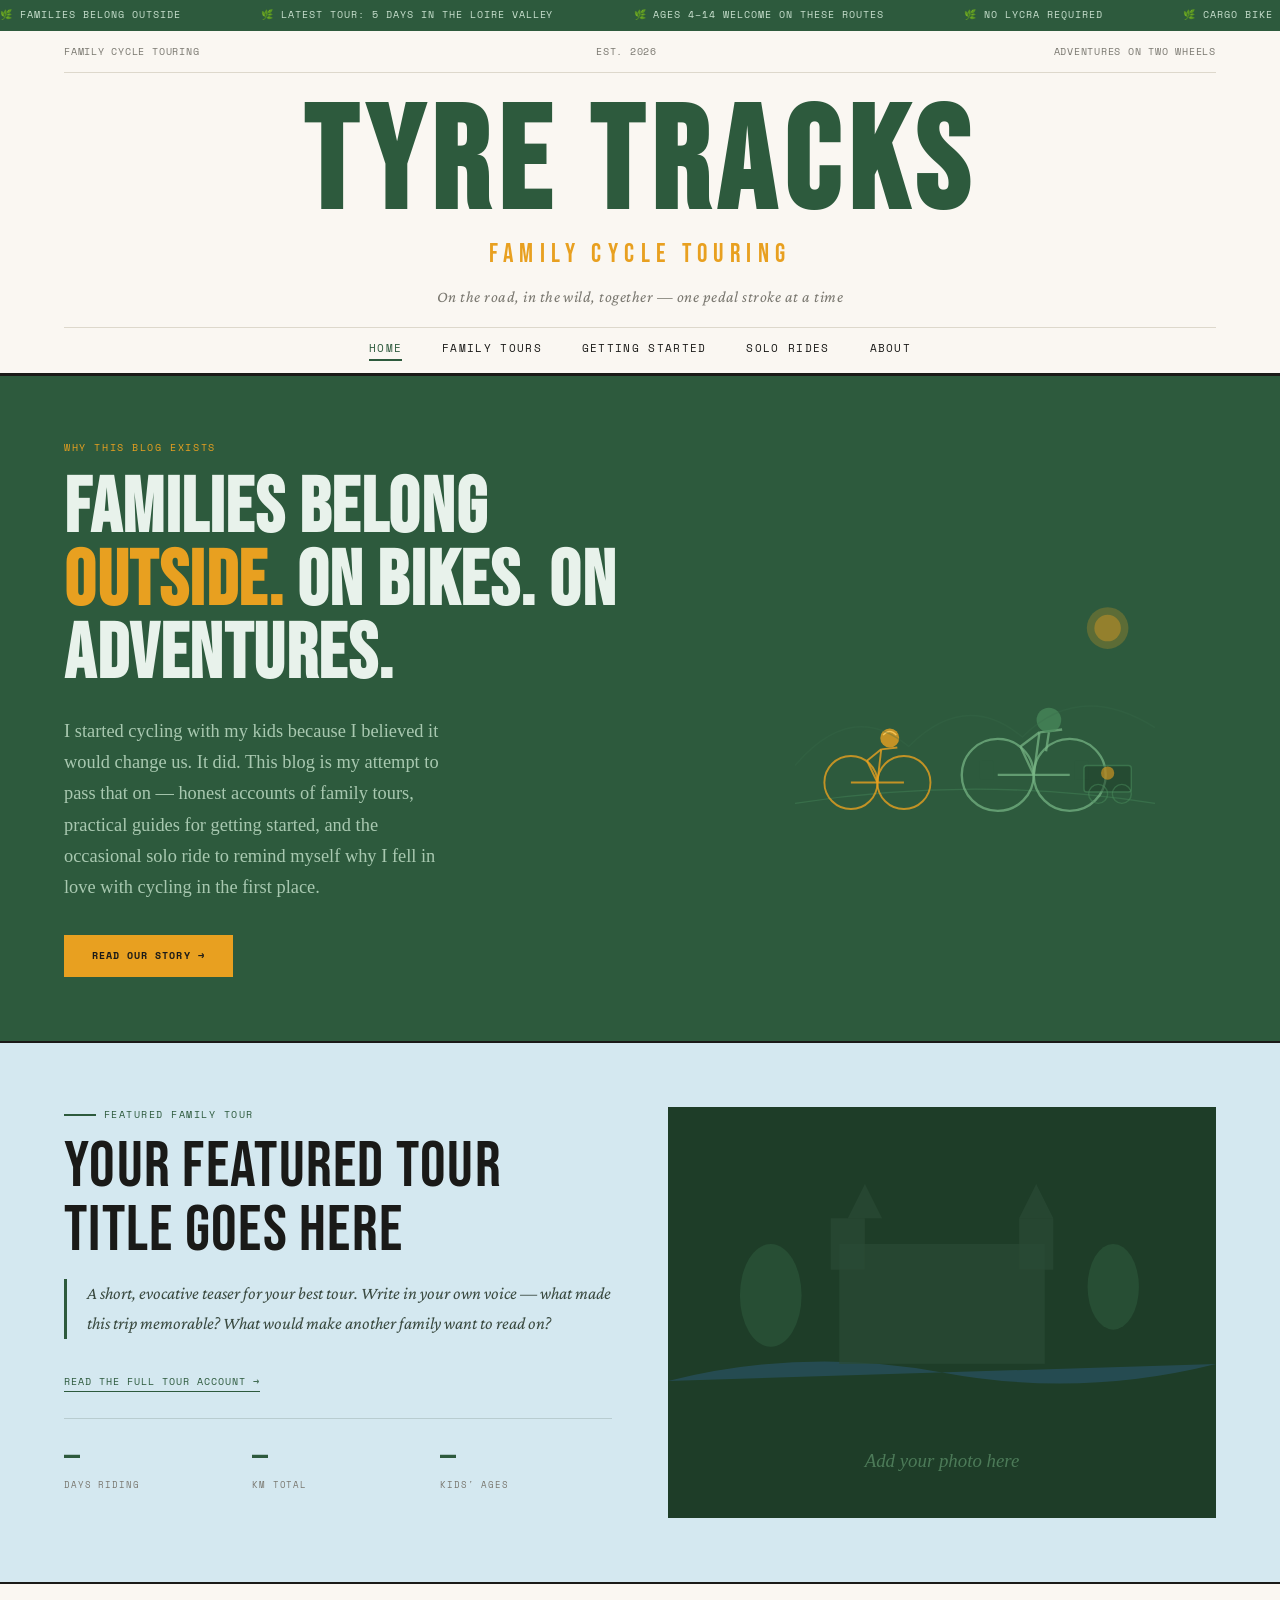
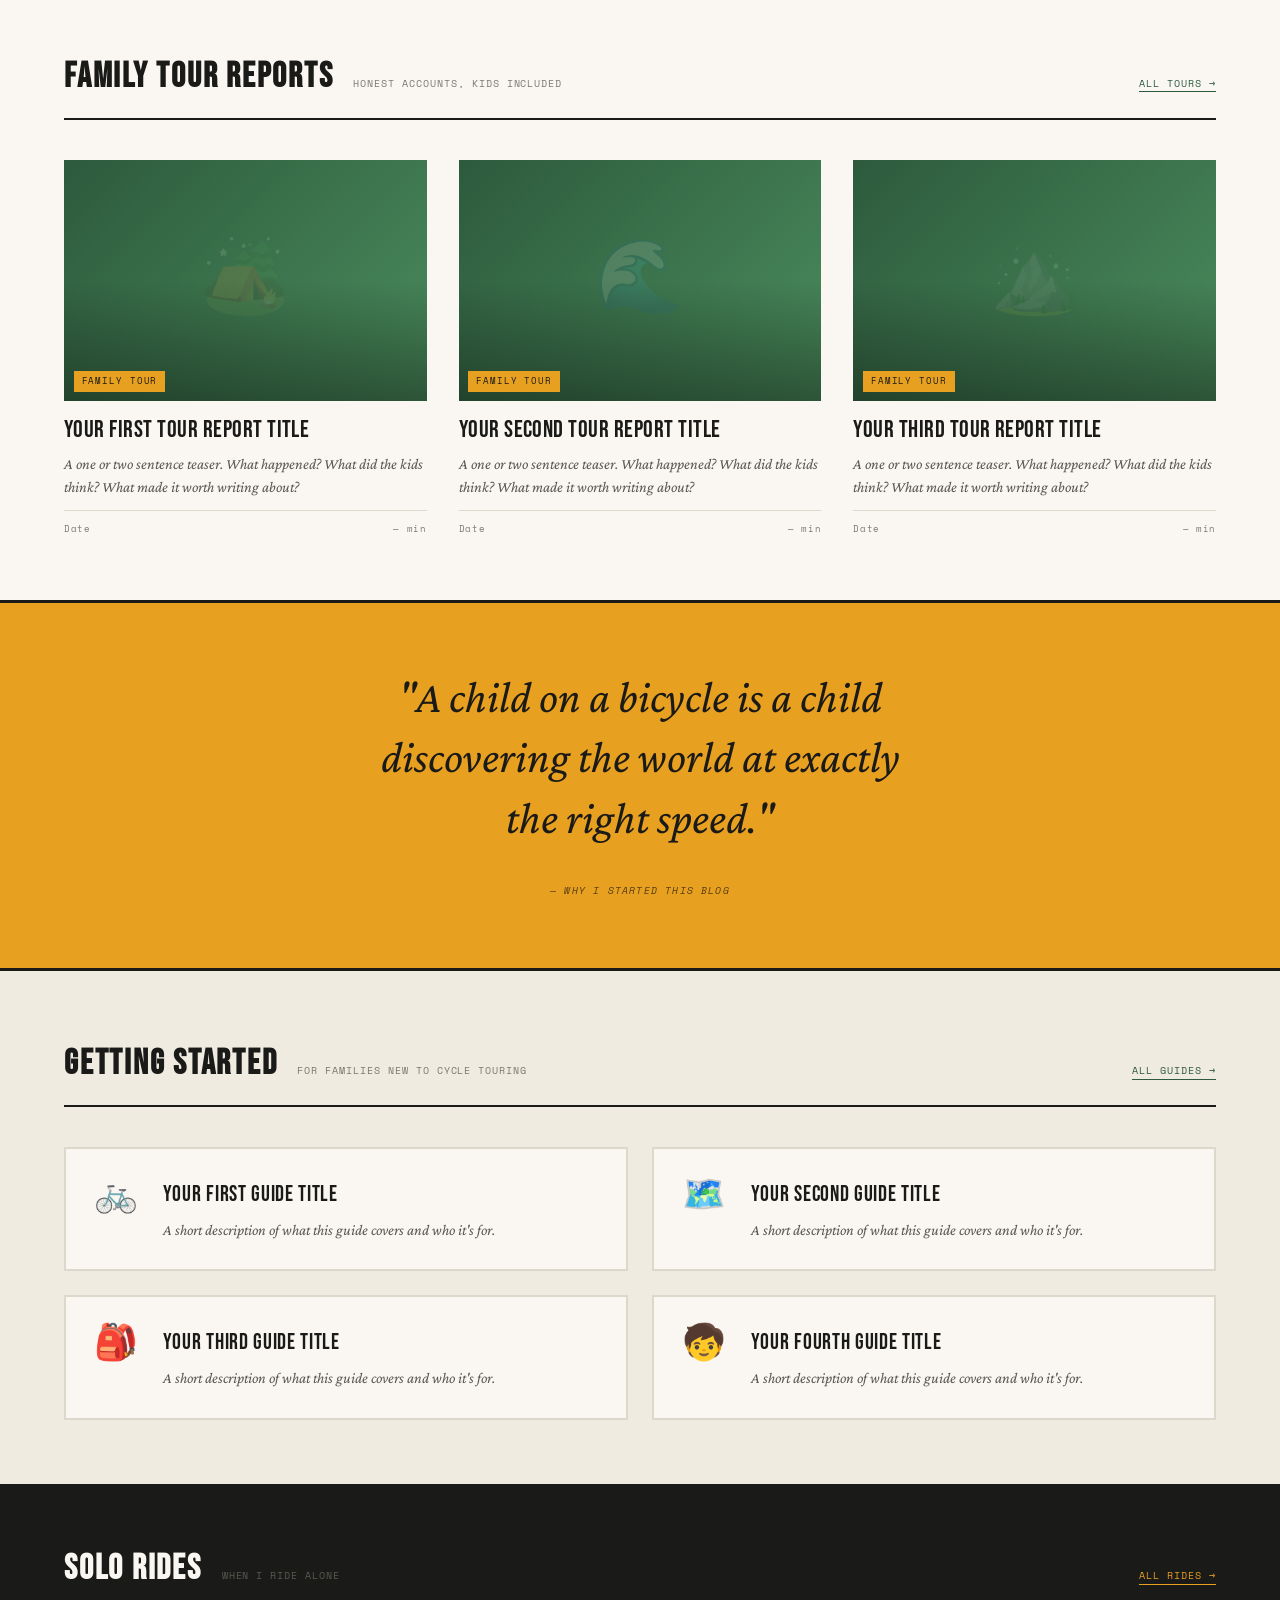
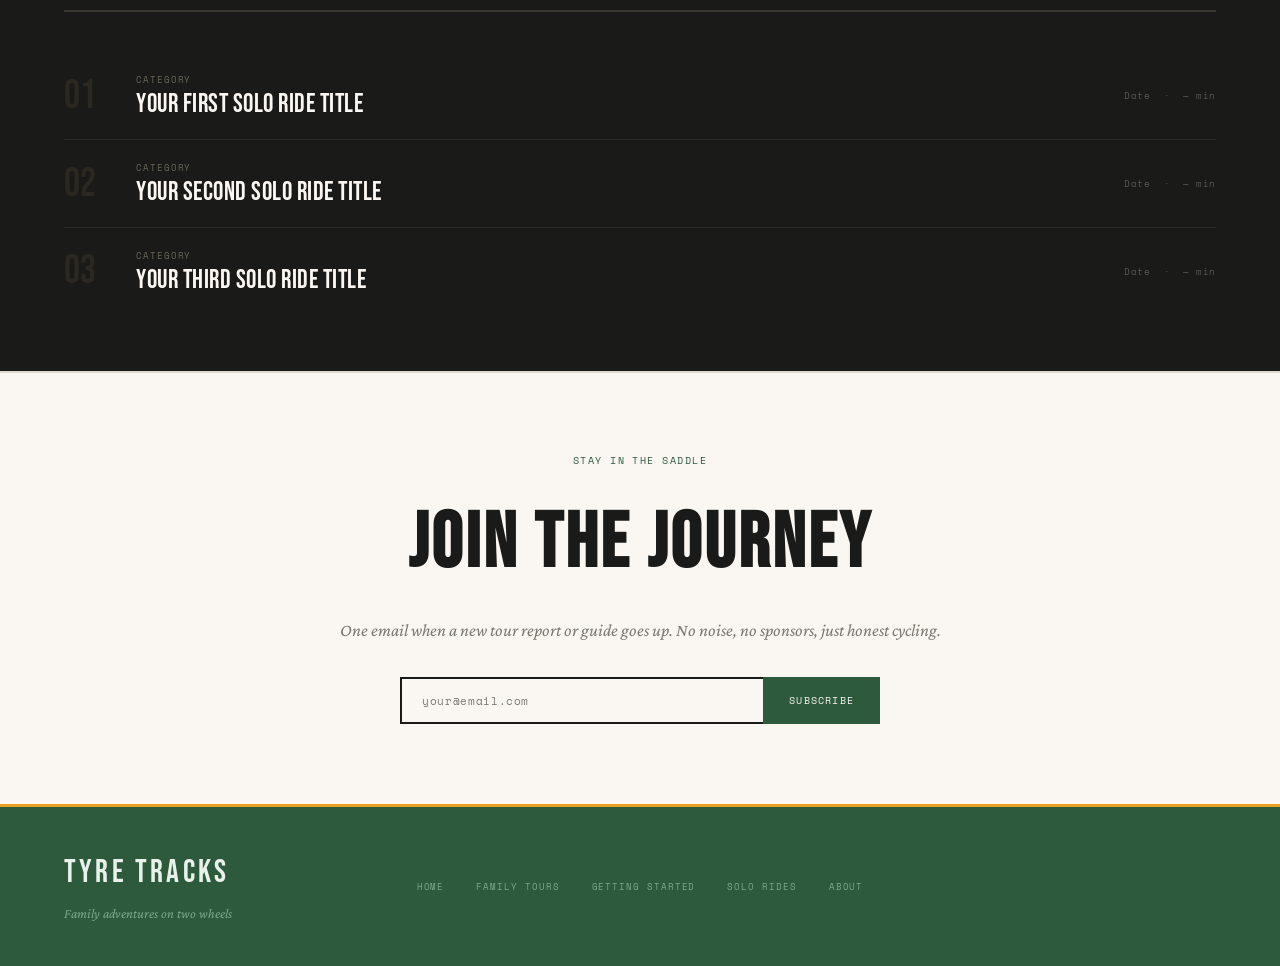
==== commit 9d3dbb3a: "Remove footer section from index.html" ====
--- a/index.html
+++ b/index.html
@@ -307,8 +307,6 @@
     <a href="getting-started.html">Getting Started</a>
     <a href="solo-ride.html">Solo Rides</a>
     <a href="about.html">About</a>
-  </div>
-  <div class="footer-copy">© 2026 Tyre Tracks<br>All rights reserved</div>
 </footer>
 </body>
 </html>
